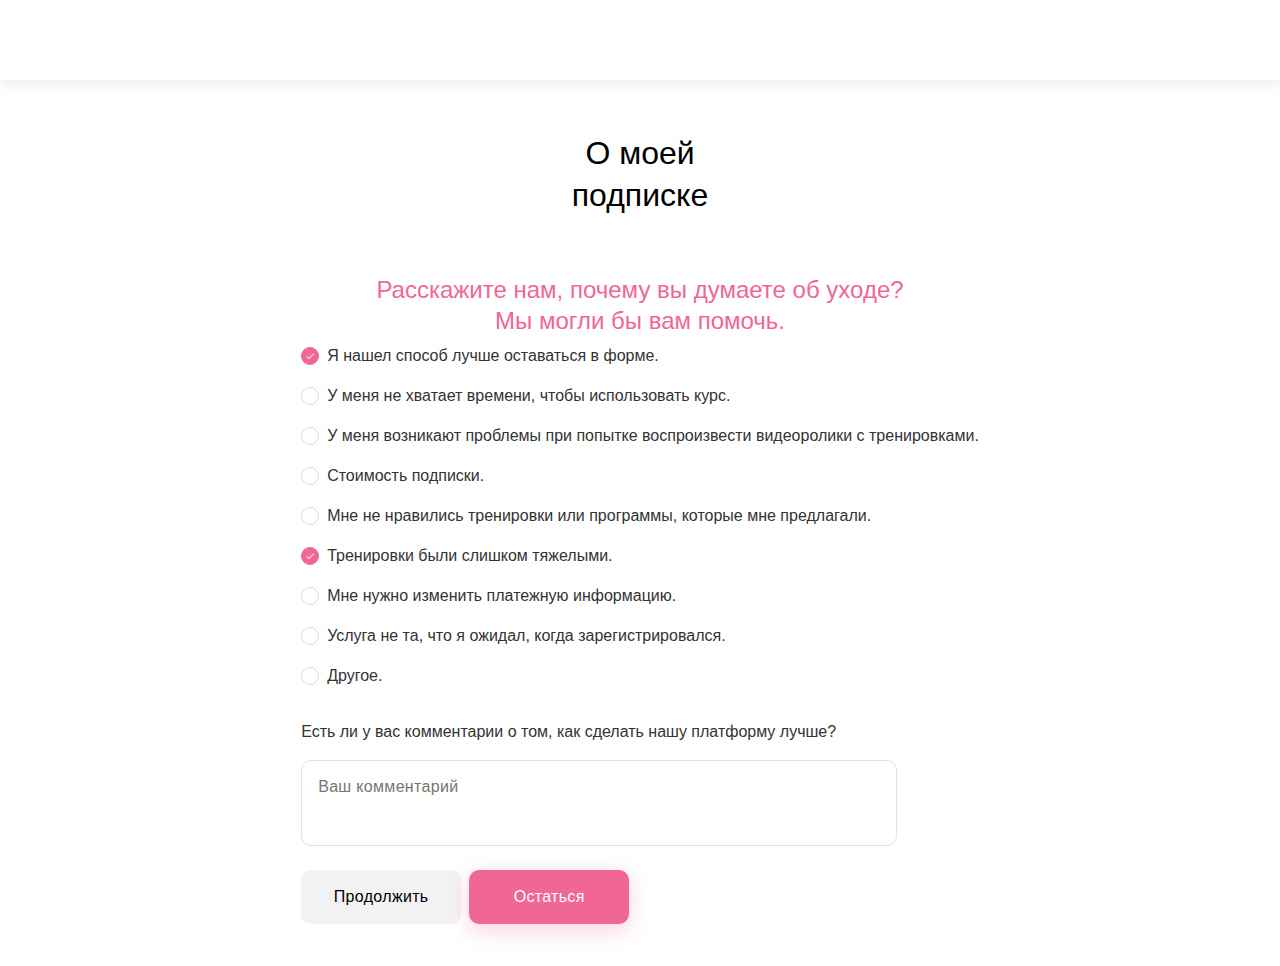
==== subscribe_about/index.html @ 3f2caea9 "add about layout" ====
<!doctype html>
<html lang="en">
<head>
    <meta charset="UTF-8">
    <meta name="viewport"
          content="width=device-width, user-scalable=no, initial-scale=1.0, maximum-scale=1.0, minimum-scale=1.0">
    <meta http-equiv="X-UA-Compatible" content="ie=edge">
    <link rel="stylesheet" href="./style.css">
    <link href="//db.onlinewebfonts.com/c/07a38bbad54db72a40b406bed1c72f53?family=Gotham+Pro" rel="stylesheet" type="text/css"/>
    <title>Subscribe</title>
</head>
<body>
    <div class="top_block"></div>
    <div class="wrapper">
        <header>
            <h1 class="subscribe_title">О моей<br/>подписке</h1>
        </header>
        <main>
            <section class="subscribe">
                <div class="subscribe_container">
                    <p class="subscribe_subtitle">Расскажите нам, почему вы думаете об уходе?<br/>Мы могли бы вам помочь.</p>
                    <div class="subscribe_info">
                        <div class="subscribe_info_item">
                            <input type="checkbox" id="1" class="custom-checkbox" checked>
                            <label for="1"></label>
                            <span class="custom-checkbox-text">Я нашел способ лучше оставаться в форме.</span>
                        </div>
                        <div class="subscribe_info_item">
                            <input type="checkbox" id="2" class="custom-checkbox">
                            <label for="2"></label>
                            <span class="custom-checkbox-text">У меня не хватает времени, чтобы использовать курс.</span>
                        </div>
                        <div class="subscribe_info_item">
                            <input type="checkbox" id="3" class="custom-checkbox">
                            <label for="3"></label>
                            <span class="custom-checkbox-text">У меня возникают проблемы при попытке воспроизвести видеоролики с тренировками.</span>
                        </div>
                        <div class="subscribe_info_item">
                            <input type="checkbox" id="4" class="custom-checkbox">
                            <label for="4"></label>
                            <span class="custom-checkbox-text">Стоимость подписки.</span>
                        </div>
                        <div class="subscribe_info_item">
                            <input type="checkbox" id="5" class="custom-checkbox">
                            <label for="5"></label>
                            <span class="custom-checkbox-text">Мне не нравились тренировки или программы, которые мне предлагали.</span>
                        </div>
                        <div class="subscribe_info_item">
                            <input type="checkbox" id="6" class="custom-checkbox" checked>
                            <label for="6"></label>
                            <span class="custom-checkbox-text">Тренировки были слишком тяжелыми.</span>
                        </div>
                        <div class="subscribe_info_item">
                            <input type="checkbox" id="7" class="custom-checkbox">
                            <label for="7"></label>
                            <span class="custom-checkbox-text">Мне нужно изменить платежную информацию.</span>
                        </div>
                        <div class="subscribe_info_item">
                            <input type="checkbox" id="8" class="custom-checkbox">
                            <label for="8"></label>
                            <span class="custom-checkbox-text">Услуга не та, что я ожидал, когда зарегистрировался.</span>
                        </div>
                        <div class="subscribe_info_item">
                            <input type="checkbox" id="9" class="custom-checkbox">
                            <label for="9"></label>
                            <span class="custom-checkbox-text">Другое.</span>
                        </div>
                    </div>
                    <p class="subscribe_comment">Есть ли у вас комментарии о том, как сделать нашу платформу лучше?</p>
                    <textarea class="subscribe_textarea" placeholder="Ваш комментарий"></textarea>
                    <div class="subscribe_btn">
                        <button class="subscribe_btn_continue">Продолжить</button>
                        <button class="subscribe_btn_continue active">Остаться</button>
                    </div>
                </div>
            </section>
        </main>
    </div>


    <script src="script.js"></script>
</body>
</html>
---- subscribe_about/style.css ----
* {
    box-sizing: border-box;
    padding: 0;
    margin: 0;
    font-family: "Gotham Pro", sans-serif;
}

.top_block {
    background: rgba(255, 255, 255, 0.86);
    box-shadow: 0px 4px 16px rgba(0, 0, 0, 0.08);
    backdrop-filter: blur(16px);
    height: 80px;
}

.wrapper {
    width: 100%;
    max-width: 1366px;
    margin: 0 auto;
    padding: 0 20px;
}

.subscribe_container {
    display: grid;
    justify-content: center;
}

.subscribe_title {
    font-weight: 500;
    font-size: 32px;
    line-height: 42px;
    text-align: center;
    color: #000000;
    margin-top: 52px;
}
.subscribe_subtitle {
    font-weight: 500;
    font-size: 24px;
    line-height: 130%;
    text-align: center;
    color: #F06697;
    margin-top: 58px;
}

label {
    position: relative;
}

.custom-checkbox {
    position: absolute;
    z-index: -1;
    opacity: 0;
}

.custom-checkbox:checked+label::before {
    border-color: #F06697;
    background-color: #F06697;
    /*background-image: url("https://content.cool-gym.ru/images/quiz/el_ok_equ6xi.png");*/
    background-image: url("./images/sub_check.png");
    background-repeat: no-repeat;
    background-position: center;
}

.custom-checkbox+label::before {
    position: absolute;
    top: 3px;
    content: '';
    display: inline-block;
    width: 16px;
    height: 16px;
    border-radius: 50%;
    border: 1.5px solid #DED6E7;
    background-size: 50%;
}

.custom-checkbox-text {
    font-weight: normal;
    font-size: 16px;
    line-height: 24px;
    color: #333333;
    padding-left: 26px;
    display: block;
}

.subscribe_info {
    margin-top: 8px;
}

.subscribe_info_item {
    margin-bottom: 16px;
}

.subscribe_info_item:last-child {
    margin-bottom: 0px;
}

.subscribe_comment {
    font-weight: normal;
    font-size: 16px;
    line-height: 24px;
    color: #333333;
    margin: 32px 0 16px;
}

.subscribe_textarea {
    border: 1px solid #E1E1E1;
    box-sizing: border-box;
    border-radius: 10px;
    resize: none;
    width: 100%;
    max-width: 596px;
    height: 100%;
    min-height: 86px;
    outline: 0;

    font-weight: normal;
    font-size: 16px;
    line-height: 20px;
    letter-spacing: 0.02em;
    color: #AFAFAF;
    padding: 16px 0 0 16px;
}

.subscribe_btn {
    margin: 24px 0 42px 0;
    display: flex;
}

.subscribe_btn_continue {
    background: #F2F2F2;
    border-radius: 10px;
    font-weight: 500;
    font-size: 16px;
    line-height: 24px;
    display: flex;
    align-items: center;
    justify-content: center;
    text-align: center;
    letter-spacing: 0.02em;
    color: #000000;
    padding: 15px 25px;
    outline: 0;
    border: none;
    margin-right: 8px;
    min-width: 160px;
    cursor: pointer;
}

.subscribe_btn_continue:last-child {
    margin-right: 0;
}

.active {
    background: #F06697;
    box-shadow: 0px 6px 22px rgba(240, 102, 151, 0.3);
    border-radius: 10px;
    color: #FFFFFF;
}

@media (max-width: 768px) {
    .subscribe_info {
        margin-top: 24px;
    }
}

@media (max-width: 425px) {

    .subscribe_title {
        font-size: 32px;
        line-height: 28px;
        margin-top: 33px;
    }

    .subscribe_subtitle {
        text-align: left;
        font-size: 16px;
        line-height: 145%;
        margin-top: 32px;
    }

    .custom-checkbox-text {
        font-size: 14px;
        line-height: 23px;
    }

    .subscribe_info {
        margin-top: 24px;
    }

    .subscribe_comment {
        font-size: 14px;
        line-height: 23px;
    }

    .subscribe_textarea {
        font-size: 14px;
        line-height: 20px;
    }
}

@media (max-width: 345px) {
    .subscribe_btn_continue {
        min-width: 140px;
    }
}
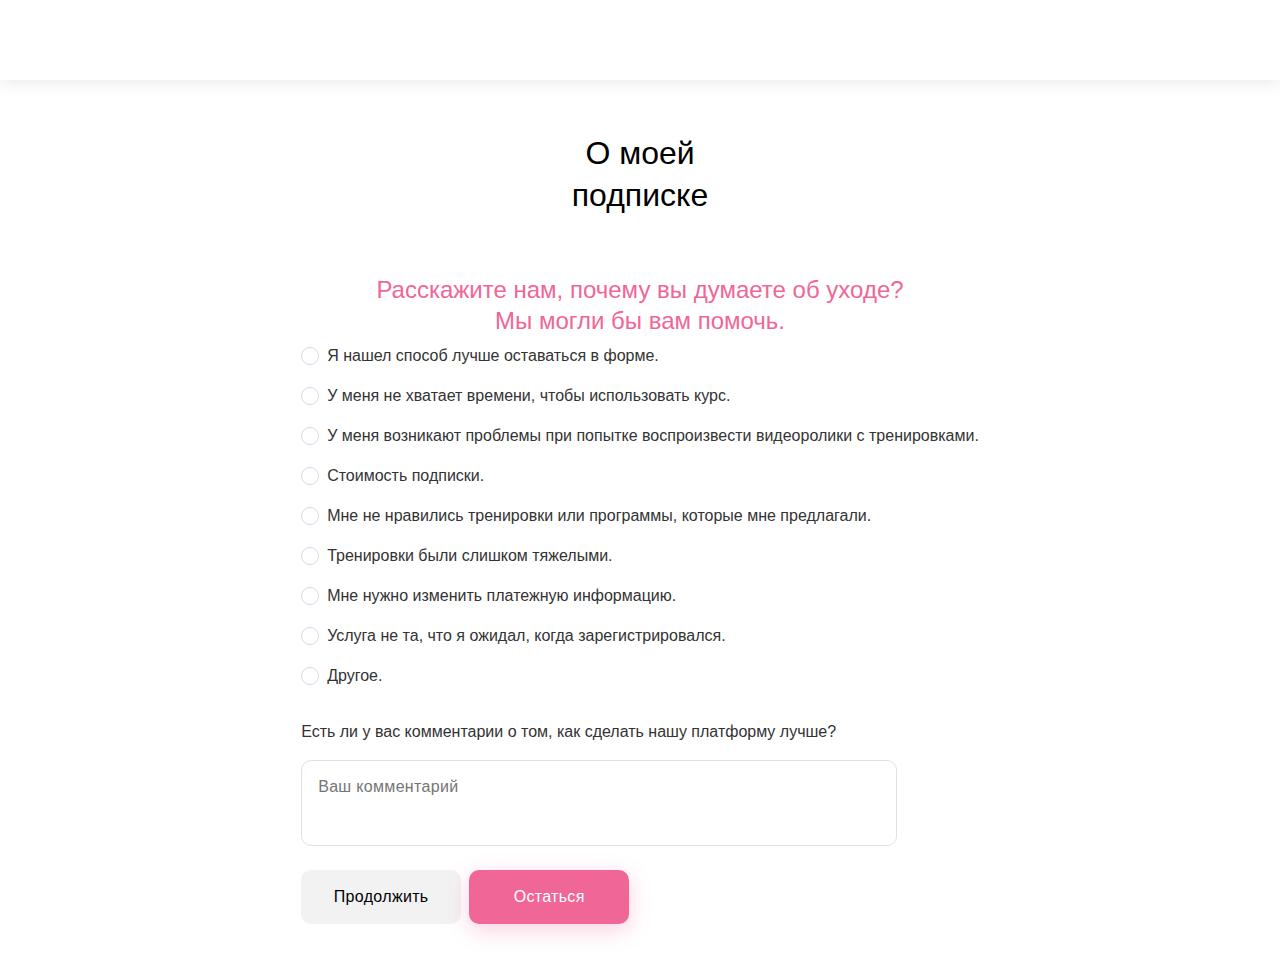
==== commit c1ff322c: "feat: del checked for input" ====
--- a/subscribe_about/index.html
+++ b/subscribe_about/index.html
@@ -21,7 +21,7 @@
                     <p class="subscribe_subtitle">Расскажите нам, почему вы думаете об уходе?<br/>Мы могли бы вам помочь.</p>
                     <div class="subscribe_info">
                         <div class="subscribe_info_item">
-                            <input type="checkbox" id="1" class="custom-checkbox" checked>
+                            <input type="checkbox" id="1" class="custom-checkbox">
                             <label for="1"></label>
                             <span class="custom-checkbox-text">Я нашел способ лучше оставаться в форме.</span>
                         </div>
@@ -46,7 +46,7 @@
                             <span class="custom-checkbox-text">Мне не нравились тренировки или программы, которые мне предлагали.</span>
                         </div>
                         <div class="subscribe_info_item">
-                            <input type="checkbox" id="6" class="custom-checkbox" checked>
+                            <input type="checkbox" id="6" class="custom-checkbox">
                             <label for="6"></label>
                             <span class="custom-checkbox-text">Тренировки были слишком тяжелыми.</span>
                         </div>
